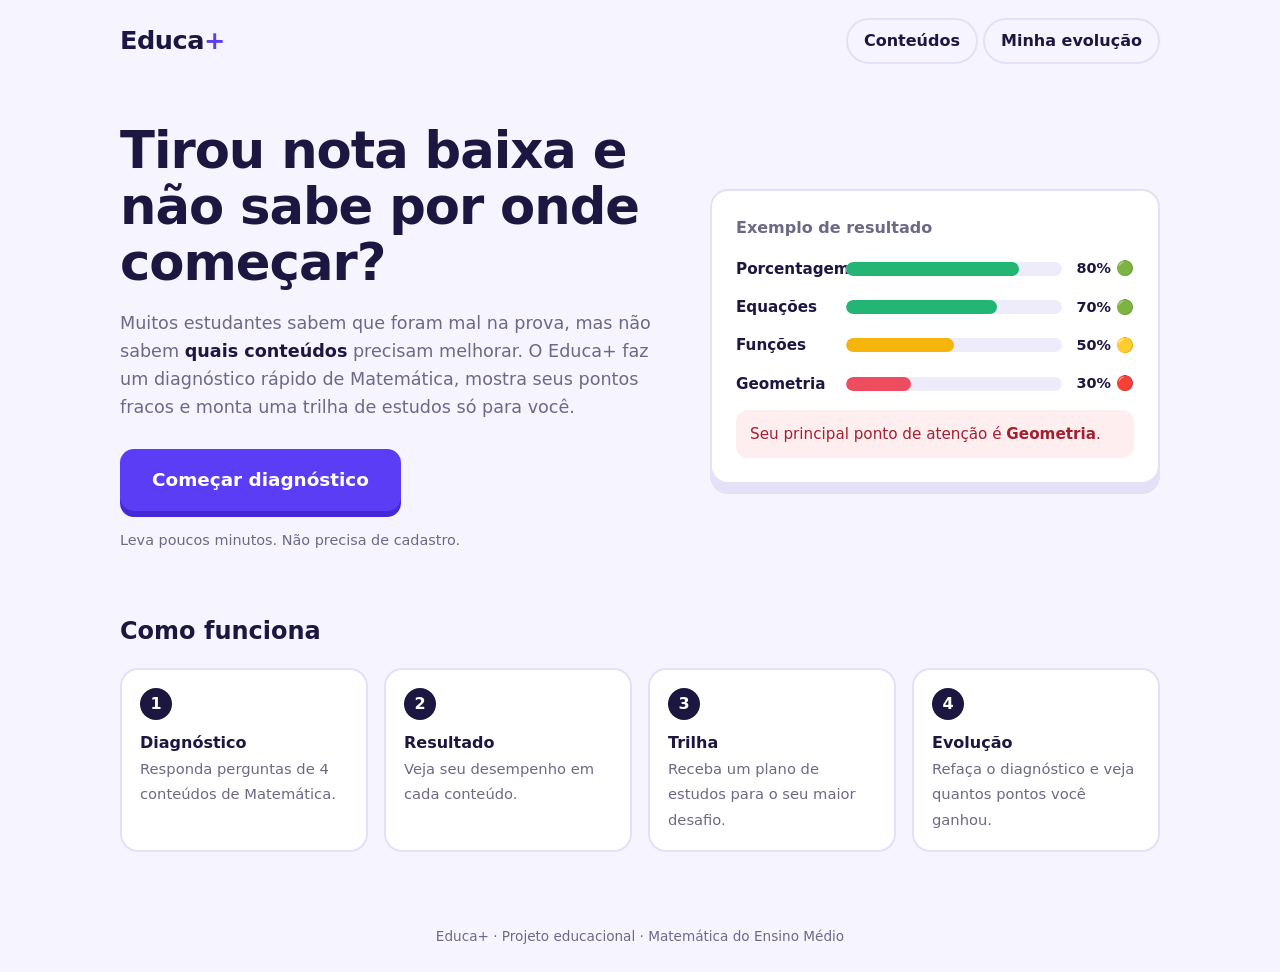
==== index.html @ 475d336b "adicionando projeto" ====
<!DOCTYPE html>
<html lang="pt-BR">
<head>
  <meta charset="UTF-8">
  <meta name="viewport" content="width=device-width, initial-scale=1">
  <title>Educa+ | Descubra o que estudar</title>
  <link rel="stylesheet" href="style.css">
</head>
<body>

  <header class="topo">
    <a class="logo" href="#" data-ir="tela-inicio">Educa<span>+</span></a>
    <nav class="menu">
      <button class="menu-link" data-ir="tela-conteudo">Conteúdos</button>
      <button class="menu-link" data-ir="tela-evolucao">Minha evolução</button>
    </nav>
  </header>

  <main>

    <!-- TELA 1: PÁGINA INICIAL -->
    <section id="tela-inicio" class="tela ativa">
      <div class="hero">
        <div class="hero-texto">
          <h1>Tirou nota baixa e não sabe por onde começar?</h1>
          <p class="lead">
            Muitos estudantes sabem que foram mal na prova, mas não sabem
            <strong>quais conteúdos</strong> precisam melhorar. O Educa+ faz um
            diagnóstico rápido de Matemática, mostra seus pontos fracos e monta
            uma trilha de estudos só para você.
          </p>
          <button class="btn btn-grande" id="btn-comecar">Começar diagnóstico</button>
          <p class="nota">Leva poucos minutos. Não precisa de cadastro.</p>
        </div>

        <!-- Exemplo visual do resultado -->
        <div class="hero-card" aria-label="Exemplo de resultado do diagnóstico">
          <p class="card-titulo">Exemplo de resultado</p>

          <div class="linha">
            <span class="linha-nome">Porcentagem</span>
            <div class="barra"><div class="barra-cheia verde" style="width:80%"></div></div>
            <span class="linha-valor">80% 🟢</span>
          </div>
          <div class="linha">
            <span class="linha-nome">Equações</span>
            <div class="barra"><div class="barra-cheia verde" style="width:70%"></div></div>
            <span class="linha-valor">70% 🟢</span>
          </div>
          <div class="linha">
            <span class="linha-nome">Funções</span>
            <div class="barra"><div class="barra-cheia amarelo" style="width:50%"></div></div>
            <span class="linha-valor">50% 🟡</span>
          </div>
          <div class="linha">
            <span class="linha-nome">Geometria</span>
            <div class="barra"><div class="barra-cheia vermelho" style="width:30%"></div></div>
            <span class="linha-valor">30% 🔴</span>
          </div>

          <p class="card-aviso">Seu principal ponto de atenção é <strong>Geometria</strong>.</p>
        </div>
      </div>

      <div class="passos">
        <h2>Como funciona</h2>
        <ol class="passos-lista">
          <li><strong>Diagnóstico</strong><span>Responda perguntas de 4 conteúdos de Matemática.</span></li>
          <li><strong>Resultado</strong><span>Veja seu desempenho em cada conteúdo.</span></li>
          <li><strong>Trilha</strong><span>Receba um plano de estudos para o seu maior desafio.</span></li>
          <li><strong>Evolução</strong><span>Refaça o diagnóstico e veja quantos pontos você ganhou.</span></li>
        </ol>
      </div>
    </section>

    <!-- TELA 2: IDENTIFICAÇÃO -->
    <section id="tela-identificacao" class="tela">
      <div class="caixa">
        <h2>Qual é o seu nome?</h2>
        <p>Vamos usar seu nome para guardar o seu diagnóstico e a sua evolução.</p>
        <input id="campo-nome" class="campo" type="text" maxlength="30" placeholder="Digite seu nome" autocomplete="off">
        <p id="erro-nome" class="erro"></p>
        <button class="btn" id="btn-nome">Continuar para o diagnóstico</button>
      </div>
    </section>

    <!-- TELA 3: PERGUNTAS (diagnóstico e treino usam a mesma tela) -->
    <section id="tela-quiz" class="tela">
      <div class="caixa caixa-larga">
        <p id="quiz-titulo" class="quiz-titulo"></p>
        <div class="progresso"><div id="quiz-barra" class="progresso-cheio"></div></div>
        <p id="quiz-contador" class="quiz-contador"></p>
        <h2 id="quiz-pergunta"></h2>
        <div id="quiz-opcoes" class="opcoes"></div>
        <p id="quiz-feedback" class="feedback"></p>
        <button class="btn" id="btn-quiz">Responder</button>
      </div>
    </section>

    <!-- TELA 4: RESULTADO -->
    <section id="tela-resultado" class="tela">
      <div class="caixa caixa-larga resultado">
        <h2 id="resultado-titulo">Seu resultado</h2>
        <div id="resultado-conteudo"></div>
      </div>
    </section>

    <!-- TELA 5: TRILHA -->
    <section id="tela-trilha" class="tela">
      <div class="caixa caixa-larga">
        <h2>Sua trilha de estudos</h2>
        <div id="trilha-conteudo"></div>
      </div>
    </section>

    <!-- TELA 6: CONTEÚDO -->
    <section id="tela-conteudo" class="tela">
      <div class="caixa caixa-larga">
        <h2>Conteúdos de Matemática</h2>
        <div id="abas" class="abas"></div>
        <div id="conteudo-painel"></div>
      </div>
    </section>

    <!-- FIM DO TREINO -->
    <section id="tela-fim-treino" class="tela">
      <div class="caixa caixa-larga" id="fim-treino-conteudo"></div>
    </section>

    <!-- TELA 7: EVOLUÇÃO -->
    <section id="tela-evolucao" class="tela">
      <div class="caixa caixa-larga">
        <h2>Minha evolução</h2>
        <div id="evolucao-conteudo"></div>
      </div>
    </section>

  </main>

  <footer class="rodape">Educa+ · Projeto educacional · Matemática do Ensino Médio</footer>

  <script src="script.js"></script>
</body>
</html>
---- style.css ----
/* ===== Educa+ — estilos ===== */

:root {
  --tinta: #1b1740;        /* azul-noite: textos e destaques */
  --roxo: #5b3df5;         /* cor principal dos botões */
  --roxo-escuro: #4528d6;
  --fundo: #f6f5ff;        /* fundo lilás bem claro */
  --branco: #ffffff;
  --cinza: #6b6985;
  --borda: #e3e0f7;
  --verde: #22b573;
  --amarelo: #f5b50a;
  --vermelho: #ee4d5f;
  --raio: 18px;
}

* { box-sizing: border-box; margin: 0; padding: 0; }

body {
  font-family: "Segoe UI", system-ui, -apple-system, Roboto, Arial, sans-serif;
  background: var(--fundo);
  color: var(--tinta);
  line-height: 1.6;
  min-height: 100vh;
  display: flex;
  flex-direction: column;
}

main { flex: 1; width: 100%; max-width: 1080px; margin: 0 auto; padding: 0 20px; }

/* ----- Topo ----- */
.topo {
  display: flex; justify-content: space-between; align-items: center;
  max-width: 1080px; width: 100%; margin: 0 auto; padding: 18px 20px;
}
.logo { font-size: 1.6rem; font-weight: 800; color: var(--tinta); text-decoration: none; letter-spacing: -0.5px; }
.logo span { color: var(--roxo); }
.menu-link {
  background: none; border: 2px solid var(--borda); color: var(--tinta);
  padding: 8px 16px; border-radius: 999px; font: inherit; font-weight: 600; cursor: pointer;
}
.menu-link:hover { border-color: var(--roxo); color: var(--roxo); }

/* ----- Controle de telas ----- */
.tela { display: none; }
.tela.ativa { display: block; }

/* ----- Botões ----- */
.btn {
  display: inline-block; background: var(--roxo); color: var(--branco);
  border: none; padding: 12px 24px; border-radius: 14px;
  font: inherit; font-weight: 700; cursor: pointer;
  box-shadow: 0 6px 0 var(--roxo-escuro);
  transition: transform .1s, box-shadow .1s;
}
.btn:hover { background: #6b4ff7; }
.btn:active { transform: translateY(4px); box-shadow: 0 2px 0 var(--roxo-escuro); }
.btn-grande { font-size: 1.15rem; padding: 16px 32px; }
.btn-claro { background: var(--branco); color: var(--tinta); box-shadow: 0 6px 0 var(--borda); border: 2px solid var(--borda); }
.btn-claro:hover { background: var(--branco); }
a:focus-visible, button:focus-visible { outline: 3px solid var(--amarelo); outline-offset: 3px; }

/* ----- Página inicial ----- */
.hero {
  display: grid; grid-template-columns: 1.1fr 0.9fr; gap: 40px;
  align-items: center; padding: 40px 0 30px;
}
.hero h1 { font-size: clamp(2rem, 5vw, 3.2rem); line-height: 1.1; letter-spacing: -1px; margin-bottom: 18px; }
.lead { font-size: 1.1rem; color: var(--cinza); max-width: 52ch; margin-bottom: 28px; }
.lead strong { color: var(--tinta); }
.nota { margin-top: 18px; font-size: .9rem; color: var(--cinza); }

/* Cartão de exemplo */
.hero-card {
  background: var(--branco); border: 2px solid var(--borda);
  border-radius: var(--raio); padding: 24px;
  box-shadow: 0 10px 0 var(--borda);
}
.card-titulo { font-weight: 700; color: var(--cinza); margin-bottom: 16px; }
.linha { display: grid; grid-template-columns: 100px 1fr 62px; gap: 10px; align-items: center; margin-bottom: 14px; }
.linha-nome { font-weight: 600; font-size: .95rem; }
.linha-valor { font-weight: 700; font-size: .9rem; text-align: right; }
.barra { background: #eeecfb; height: 14px; border-radius: 999px; overflow: hidden; }
.barra-cheia { height: 100%; border-radius: 999px; }
.verde { background: var(--verde); }
.amarelo { background: var(--amarelo); }
.vermelho { background: var(--vermelho); }
.card-aviso {
  margin-top: 8px; padding: 12px 14px; border-radius: 12px;
  background: #ffeef0; color: #a3202f; font-size: .95rem;
}

/* Como funciona */
.passos { padding: 30px 0 50px; }
.passos h2 { margin-bottom: 18px; }
.passos-lista { list-style: none; counter-reset: passo; display: grid; grid-template-columns: repeat(4, 1fr); gap: 16px; }
.passos-lista li {
  counter-increment: passo; background: var(--branco); border: 2px solid var(--borda);
  border-radius: var(--raio); padding: 18px;
}
.passos-lista li::before {
  content: counter(passo); display: inline-grid; place-items: center;
  width: 32px; height: 32px; border-radius: 50%;
  background: var(--tinta); color: var(--branco); font-weight: 700; margin-bottom: 10px;
}
.passos-lista strong { display: block; }
.passos-lista span { color: var(--cinza); font-size: .92rem; }

/* Caixa genérica (telas simples) */
.caixa {
  max-width: 520px; margin: 50px auto; background: var(--branco);
  border: 2px solid var(--borda); border-radius: var(--raio); padding: 32px;
}
.caixa h2 { margin-bottom: 10px; }
.caixa p { color: var(--cinza); margin-bottom: 20px; }

/* ----- Rodapé ----- */
.rodape { text-align: center; padding: 24px; color: var(--cinza); font-size: .85rem; }

/* ----- Celular ----- */
@media (max-width: 800px) {
  .hero { grid-template-columns: 1fr; padding-top: 20px; }
  .passos-lista { grid-template-columns: 1fr 1fr; }
}
@media (max-width: 480px) {
  .passos-lista { grid-template-columns: 1fr; }
  .linha { grid-template-columns: 84px 1fr 58px; }
  .btn-grande { width: 100%; }
}

/* ===== ETAPAS 2 a 10 ===== */
.caixa-larga { max-width: 760px; }
.campo { width: 100%; padding: 14px; font: inherit; font-size: 1.05rem; border: 2px solid var(--borda); border-radius: 12px; margin-bottom: 8px; }
.campo:focus { outline: none; border-color: var(--roxo); }
.erro { color: var(--vermelho) !important; min-height: 1.4em; margin-bottom: 8px !important; font-size: .9rem; }

/* Perguntas */
.quiz-titulo { font-weight: 700; color: var(--roxo) !important; margin-bottom: 8px !important; }
.progresso { background: #eeecfb; height: 12px; border-radius: 999px; overflow: hidden; }
.progresso-cheio { height: 100%; width: 0; background: var(--roxo); transition: width .3s; }
.quiz-contador { font-size: .9rem; margin: 6px 0 18px !important; }
.opcoes { display: grid; gap: 10px; margin: 18px 0; }
.opcao { text-align: left; background: var(--branco); border: 2px solid var(--borda); border-radius: 12px; padding: 14px 16px; font: inherit; font-weight: 600; color: var(--tinta); cursor: pointer; }
.opcao:hover { border-color: var(--roxo); }
.opcao.marcada { border-color: var(--roxo); background: #efeaff; }
.opcao.certa { border-color: var(--verde); background: #e4f8ee; }
.opcao.errada { border-color: var(--vermelho); background: #ffeef0; }
.feedback { min-height: 1.6em; font-weight: 700; color: var(--tinta) !important; }

/* Resultado */
.resultado .linha { grid-template-columns: 120px 1fr 190px; }
.geral { font-size: 3rem; font-weight: 800; line-height: 1; }
.geral small { display: block; font-size: 1rem; font-weight: 600; color: var(--cinza); margin-top: 6px; }
.atencao { margin: 20px 0; padding: 14px 16px; border-radius: 12px; background: #fff6df; color: #7a5600; font-weight: 600; }
.acoes { display: flex; gap: 12px; flex-wrap: wrap; margin-top: 22px; }

/* Trilha */
.trilha-bloco { border: 2px solid var(--borda); border-radius: var(--raio); padding: 18px; margin-bottom: 16px; }
.trilha-bloco h3 { margin-bottom: 10px; }
.etapa { padding: 10px 0; border-top: 1px dashed var(--borda); }
.etapa b { display: block; }
.etapa ul { margin: 4px 0 8px 20px; color: var(--cinza); }
.etapa .btn { padding: 8px 16px; font-size: .9rem; box-shadow: 0 4px 0 var(--roxo-escuro); }

/* Conteúdo */
.abas { display: flex; gap: 8px; flex-wrap: wrap; margin: 12px 0 18px; }
.aba { background: var(--branco); border: 2px solid var(--borda); border-radius: 999px; padding: 8px 16px; font: inherit; font-weight: 600; cursor: pointer; color: var(--tinta); }
.aba.ativa { background: var(--tinta); color: var(--branco); border-color: var(--tinta); }
.conceito { background: var(--fundo); border-radius: 12px; padding: 14px; margin-bottom: 10px; }
.conceito b { display: block; }
.conceito span { color: var(--cinza); }

/* Evolução */
.evo-linha { border-top: 1px dashed var(--borda); padding: 12px 0; }
.evo-linha .barra { margin: 4px 0; }
.barra.antes .barra-cheia { background: #b9b5d6; }
.pontos { font-weight: 800; }
.pontos.sobe { color: var(--verde); } .pontos.desce { color: var(--vermelho); } .pontos.igual { color: var(--cinza); }
.historico { margin: 8px 0 0 20px; color: var(--cinza); }
.texto-pequeno { font-size: .85rem; }

@media (max-width: 600px) {
  .resultado .linha { grid-template-columns: 1fr; gap: 4px; }
  .resultado .linha-valor { text-align: left; }
  .acoes .btn { width: 100%; }
}
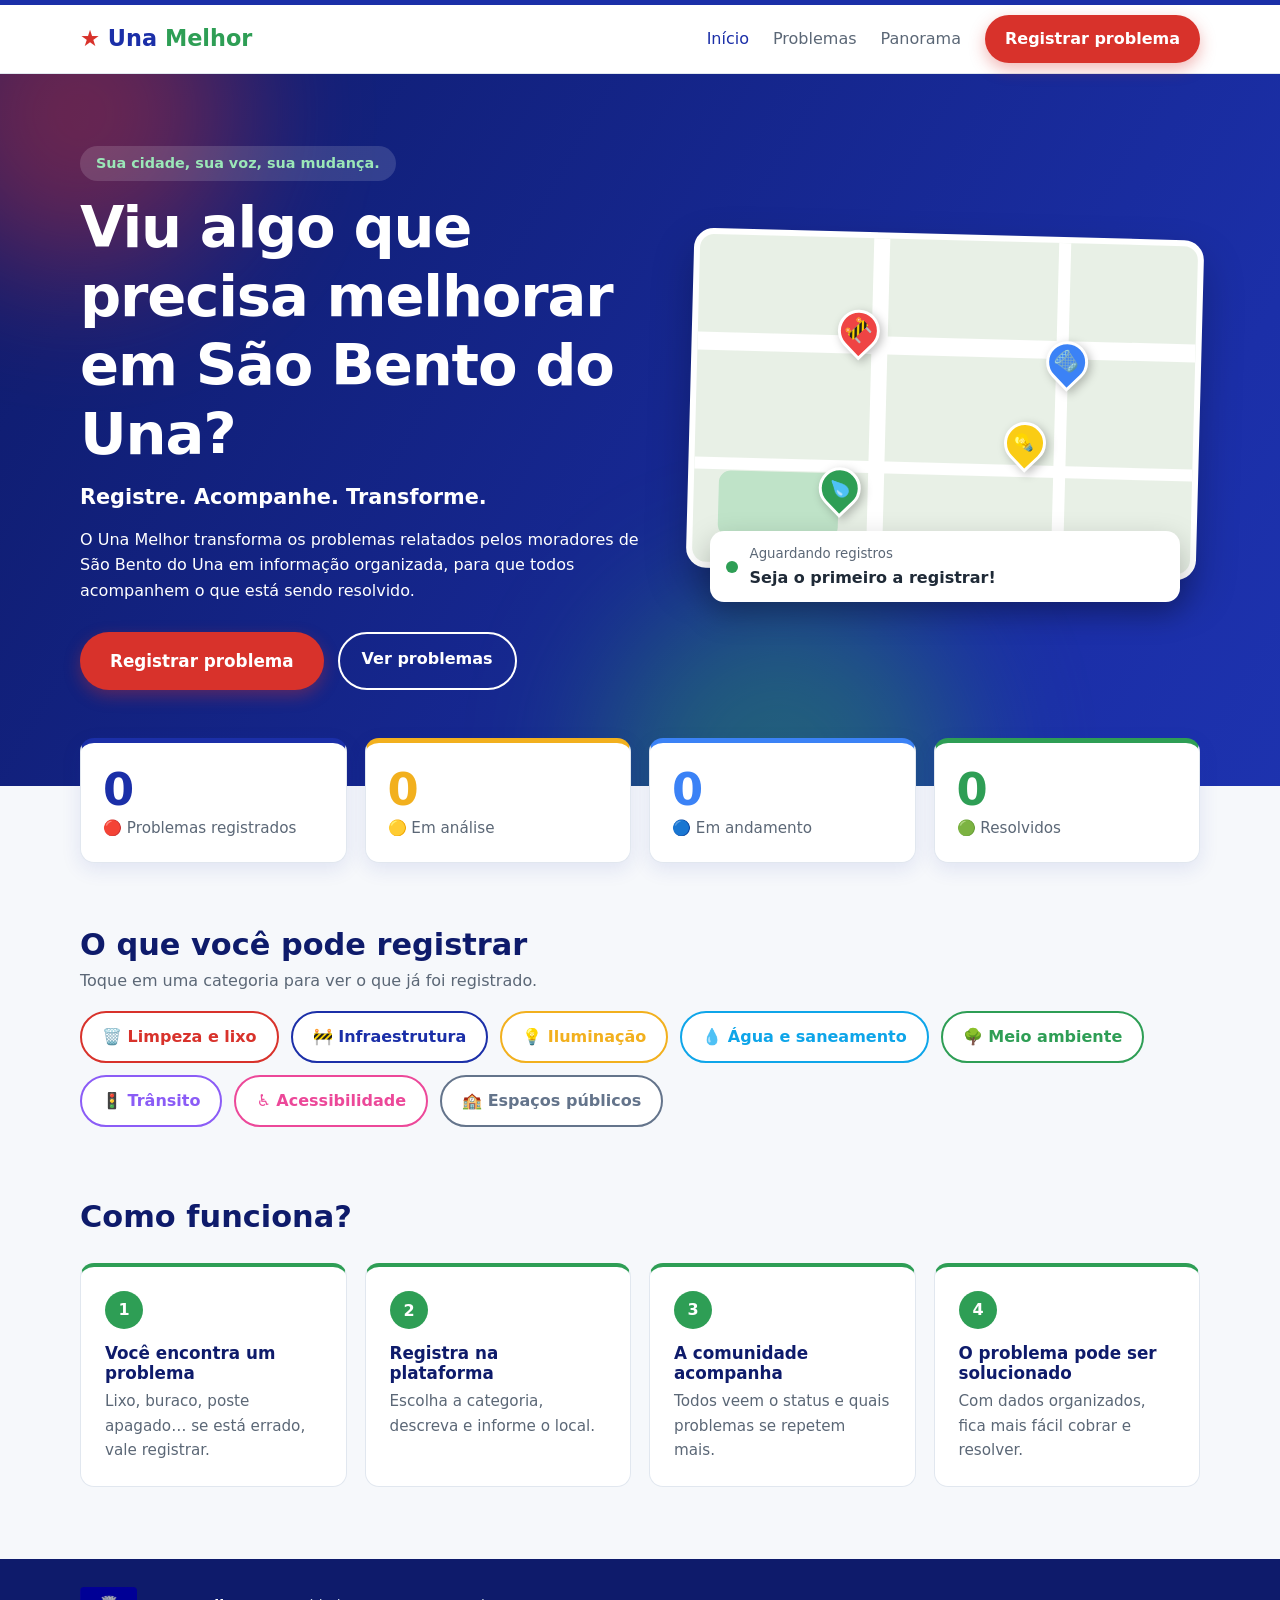
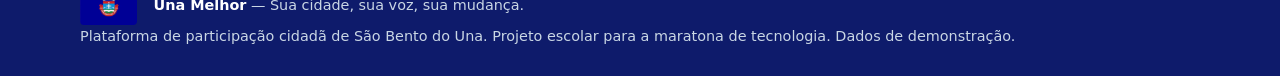
==== commit 4a4f1f97: "Publica projeto Una Melhor" ====
--- a/index.html
+++ b/index.html
@@ -3,142 +3,190 @@
 <head>
   <meta charset="UTF-8">
   <meta name="viewport" content="width=device-width, initial-scale=1">
-  <title>Educa+ | Descubra o que estudar</title>
+  <title>Una Melhor — Sua cidade, sua voz, sua mudança.</title>
   <link rel="stylesheet" href="style.css">
 </head>
 <body>
+  <!-- ===== HEADER (aparece em todas as telas) ===== -->
+  <header class="header">
+    <div class="container header-conteudo">
+      <a href="#home" class="logo" data-tela="home"><span class="estrela">★</span> Una <span>Melhor</span></a>
 
-  <header class="topo">
-    <a class="logo" href="#" data-ir="tela-inicio">Educa<span>+</span></a>
-    <nav class="menu">
-      <button class="menu-link" data-ir="tela-conteudo">Conteúdos</button>
-      <button class="menu-link" data-ir="tela-evolucao">Minha evolução</button>
-    </nav>
+      <button class="menu-botao" id="menuBotao" aria-label="Abrir menu">☰</button>
+
+      <nav class="menu" id="menu">
+        <a href="#home" data-tela="home">Início</a>
+        <a href="#problemas" data-tela="problemas">Problemas</a>
+        <a href="#dashboard" data-tela="dashboard">Panorama</a>
+        <a href="#registrar" data-tela="registrar" class="botao botao-destaque">Registrar problema</a>
+      </nav>
+    </div>
   </header>
 
   <main>
+    <!--TELA 1: HOME-->
+    <section id="home" class="tela ativa">
+      <div class="hero">
+        <div class="container hero-grade">
+          <div class="hero-texto">
+            <p class="slogan">Sua cidade, sua voz, sua mudança.</p>
+            <h1>Viu algo que precisa melhorar em São Bento do Una?</h1>
+            <p class="hero-subtitulo">Registre. Acompanhe. Transforme.</p>
+            <p>O Una Melhor transforma os problemas relatados pelos moradores de São Bento do Una em informação organizada, para que todos acompanhem o que está sendo resolvido.</p>
 
-    <!-- TELA 1: PÁGINA INICIAL -->
-    <section id="tela-inicio" class="tela ativa">
-      <div class="hero">
-        <div class="hero-texto">
-          <h1>Tirou nota baixa e não sabe por onde começar?</h1>
-          <p class="lead">
-            Muitos estudantes sabem que foram mal na prova, mas não sabem
-            <strong>quais conteúdos</strong> precisam melhorar. O Educa+ faz um
-            diagnóstico rápido de Matemática, mostra seus pontos fracos e monta
-            uma trilha de estudos só para você.
-          </p>
-          <button class="btn btn-grande" id="btn-comecar">Começar diagnóstico</button>
-          <p class="nota">Leva poucos minutos. Não precisa de cadastro.</p>
-        </div>
-
-        <!-- Exemplo visual do resultado -->
-        <div class="hero-card" aria-label="Exemplo de resultado do diagnóstico">
-          <p class="card-titulo">Exemplo de resultado</p>
-
-          <div class="linha">
-            <span class="linha-nome">Porcentagem</span>
-            <div class="barra"><div class="barra-cheia verde" style="width:80%"></div></div>
-            <span class="linha-valor">80% 🟢</span>
-          </div>
-          <div class="linha">
-            <span class="linha-nome">Equações</span>
-            <div class="barra"><div class="barra-cheia verde" style="width:70%"></div></div>
-            <span class="linha-valor">70% 🟢</span>
-          </div>
-          <div class="linha">
-            <span class="linha-nome">Funções</span>
-            <div class="barra"><div class="barra-cheia amarelo" style="width:50%"></div></div>
-            <span class="linha-valor">50% 🟡</span>
-          </div>
-          <div class="linha">
-            <span class="linha-nome">Geometria</span>
-            <div class="barra"><div class="barra-cheia vermelho" style="width:30%"></div></div>
-            <span class="linha-valor">30% 🔴</span>
+            <div class="hero-botoes">
+              <a href="#registrar" data-tela="registrar" class="botao botao-destaque">Registrar problema</a>
+              <a href="#problemas" data-tela="problemas" class="botao botao-contorno">Ver problemas</a>
+            </div>
           </div>
 
-          <p class="card-aviso">Seu principal ponto de atenção é <strong>Geometria</strong>.</p>
+          <div class="mapa-area">
+            <div class="mapa" aria-hidden="true">
+              <span class="rua rua-h1"></span>
+              <span class="rua rua-h2"></span>
+              <span class="rua rua-v1"></span>
+              <span class="rua rua-v2"></span>
+              <span class="parque"></span>
+              <span class="pino pino-vermelho" style="top:22%; left:28%">🚧</span>
+              <span class="pino pino-amarelo" style="top:55%; left:62%">💡</span>
+              <span class="pino pino-verde" style="top:70%; left:25%">💧</span>
+              <span class="pino pino-azul" style="top:30%; left:70%">🗑️</span>
+            </div>
+            <div class="mapa-card" id="ultimoRegistro" aria-live="polite"></div>
+          </div>
         </div>
       </div>
 
-      <div class="passos">
-        <h2>Como funciona</h2>
-        <ol class="passos-lista">
-          <li><strong>Diagnóstico</strong><span>Responda perguntas de 4 conteúdos de Matemática.</span></li>
-          <li><strong>Resultado</strong><span>Veja seu desempenho em cada conteúdo.</span></li>
-          <li><strong>Trilha</strong><span>Receba um plano de estudos para o seu maior desafio.</span></li>
-          <li><strong>Evolução</strong><span>Refaça o diagnóstico e veja quantos pontos você ganhou.</span></li>
+      <div class="container">
+        <div class="stats">
+          <div class="stat" style="--c:#1B2FA8">
+            <strong id="statTotal">0</strong>
+            <span>🔴 Problemas registrados</span>
+          </div>
+          <div class="stat" style="--c:#F2B01E">
+            <strong id="statAnalise">0</strong>
+            <span>🟡 Em análise</span>
+          </div>
+          <div class="stat" style="--c:#3B82F6">
+            <strong id="statAndamento">0</strong>
+            <span>🔵 Em andamento</span>
+          </div>
+          <div class="stat" style="--c:#2E9E55">
+            <strong id="statResolvidos">0</strong>
+            <span>🟢 Resolvidos</span>
+          </div>
+        </div>
+      </div>
+
+      <div class="container faixa-categorias">
+        <h2>O que você pode registrar</h2>
+        <p>Toque em uma categoria para ver o que já foi registrado.</p>
+        <div class="chips" id="chips"></div>
+      </div>
+
+      <div class="container como-funciona">
+        <h2>Como funciona?</h2>
+        <ol class="passos">
+          <li><span class="passo-num">1</span><h3>Você encontra um problema</h3><p>Lixo, buraco, poste apagado… se está errado, vale registrar.</p></li>
+          <li><span class="passo-num">2</span><h3>Registra na plataforma</h3><p>Escolha a categoria, descreva e informe o local.</p></li>
+          <li><span class="passo-num">3</span><h3>A comunidade acompanha</h3><p>Todos veem o status e quais problemas se repetem mais.</p></li>
+          <li><span class="passo-num">4</span><h3>O problema pode ser solucionado</h3><p>Com dados organizados, fica mais fácil cobrar e resolver.</p></li>
         </ol>
       </div>
     </section>
 
-    <!-- TELA 2: IDENTIFICAÇÃO -->
-    <section id="tela-identificacao" class="tela">
-      <div class="caixa">
-        <h2>Qual é o seu nome?</h2>
-        <p>Vamos usar seu nome para guardar o seu diagnóstico e a sua evolução.</p>
-        <input id="campo-nome" class="campo" type="text" maxlength="30" placeholder="Digite seu nome" autocomplete="off">
-        <p id="erro-nome" class="erro"></p>
-        <button class="btn" id="btn-nome">Continuar para o diagnóstico</button>
+    <!-- ===== TELA 2: REGISTRAR PROBLEMA ===== -->
+    <section id="registrar" class="tela">
+      <div class="container estreito">
+        <h2>Registrar problema</h2>
+        <p class="em-breve">Conte o que você viu. Leva menos de um minuto.</p>
+
+        <form id="formulario" class="formulario">
+          <label>Categoria
+            <select id="categoria" required></select>
+          </label>
+
+          <label>Título
+            <input id="titulo" maxlength="80" placeholder="Buraco em frente à escola" required>
+          </label>
+
+          <label>Descrição
+            <textarea id="descricao" rows="4" placeholder="Existe um buraco grande próximo à entrada da escola." required></textarea>
+          </label>
+
+          <label>Localização
+            <input id="localizacao" placeholder="Rua X, Bairro Y" required>
+          </label>
+
+          <label>Foto (opcional, até 500 KB)
+            <input id="imagem" type="file" accept="image/*">
+          </label>
+
+          <button type="submit" class="botao botao-destaque">Registrar problema</button>
+        </form>
+
+        <div id="sucesso" class="sucesso" hidden>
+          ✅ Problema registrado! <a href="#problemas" data-tela="problemas">Ver na lista</a>
+        </div>
       </div>
     </section>
 
-    <!-- TELA 3: PERGUNTAS (diagnóstico e treino usam a mesma tela) -->
-    <section id="tela-quiz" class="tela">
-      <div class="caixa caixa-larga">
-        <p id="quiz-titulo" class="quiz-titulo"></p>
-        <div class="progresso"><div id="quiz-barra" class="progresso-cheio"></div></div>
-        <p id="quiz-contador" class="quiz-contador"></p>
-        <h2 id="quiz-pergunta"></h2>
-        <div id="quiz-opcoes" class="opcoes"></div>
-        <p id="quiz-feedback" class="feedback"></p>
-        <button class="btn" id="btn-quiz">Responder</button>
+    <!-- ===== TELA 3: LISTA DE PROBLEMAS ===== -->
+    <section id="problemas" class="tela">
+      <div class="container">
+        <h2>Problemas registrados</h2>
+        <div class="filtros">
+          <input id="busca" type="search" placeholder="🔍 Buscar por título, local ou descrição">
+          <select id="filtroCategoria"></select>
+          <select id="filtroStatus"></select>
+        </div>
+        <div id="listaProblemas" class="grade-cards"></div>
       </div>
     </section>
 
-    <!-- TELA 4: RESULTADO -->
-    <section id="tela-resultado" class="tela">
-      <div class="caixa caixa-larga resultado">
-        <h2 id="resultado-titulo">Seu resultado</h2>
-        <div id="resultado-conteudo"></div>
+    <!--TELA 4: DETALHES-->
+    <section id="detalhes" class="tela">
+      <div class="container estreito" id="conteudoDetalhes"></div>
+    </section>
+
+    <!--TELA 5: DASHBOARD -->
+    <section id="dashboard" class="tela">
+      <div class="container">
+        <h2>Panorama de São Bento do Una</h2>
+        <div class="stats stats-simples" id="statsDashboard"></div>
+
+        <div class="painel-grade">
+          <div class="painel">
+            <h3>Situação dos problemas</h3>
+            <div class="rosca-area">
+              <div class="rosca" id="rosca">
+                <div>
+                  <b id="roscaPct">0%</b>
+                  <small>resolvidos</small>
+                </div>
+              </div>
+              <ul class="legenda" id="legenda"></ul>
+            </div>
+          </div>
+
+          <div class="painel">
+            <h3>Problemas por categoria</h3>
+            <div id="barrasCategoria" class="barras"></div>
+          </div>
+        </div>
       </div>
     </section>
-
-    <!-- TELA 5: TRILHA -->
-    <section id="tela-trilha" class="tela">
-      <div class="caixa caixa-larga">
-        <h2>Sua trilha de estudos</h2>
-        <div id="trilha-conteudo"></div>
-      </div>
-    </section>
-
-    <!-- TELA 6: CONTEÚDO -->
-    <section id="tela-conteudo" class="tela">
-      <div class="caixa caixa-larga">
-        <h2>Conteúdos de Matemática</h2>
-        <div id="abas" class="abas"></div>
-        <div id="conteudo-painel"></div>
-      </div>
-    </section>
-
-    <!-- FIM DO TREINO -->
-    <section id="tela-fim-treino" class="tela">
-      <div class="caixa caixa-larga" id="fim-treino-conteudo"></div>
-    </section>
-
-    <!-- TELA 7: EVOLUÇÃO -->
-    <section id="tela-evolucao" class="tela">
-      <div class="caixa caixa-larga">
-        <h2>Minha evolução</h2>
-        <div id="evolucao-conteudo"></div>
-      </div>
-    </section>
-
   </main>
 
-  <footer class="rodape">Educa+ · Projeto educacional · Matemática do Ensino Médio</footer>
+  <!--RODAPE-->
+  <footer class="rodape">
+    <div class="container">
+      <img src="assets/imagens/bandeira.png" alt="Bandeira de São Bento do Una" class="bandeira">
+      <strong>Una Melhor</strong> — Sua cidade, sua voz, sua mudança.
+      <p>Plataforma de participação cidadã de São Bento do Una. Projeto escolar para a maratona de tecnologia. Dados de demonstração.</p>
+    </div>
+  </footer>
 
   <script src="script.js"></script>
 </body>
-</html>+</html>
--- a/style.css
+++ b/style.css
@@ -1,186 +1,407 @@
-/* ===== Educa+ — estilos ===== */
-
+/* =========================================================
+   Una Melhor — style.css
+   Identidade visual: cores da bandeira de São Bento do Una
+   ========================================================= */
+
+/* ---------- 1. VARIÁVEIS (mude as cores aqui!) ---------- */
 :root {
-  --tinta: #1b1740;        /* azul-noite: textos e destaques */
-  --roxo: #5b3df5;         /* cor principal dos botões */
-  --roxo-escuro: #4528d6;
-  --fundo: #f6f5ff;        /* fundo lilás bem claro */
-  --branco: #ffffff;
-  --cinza: #6b6985;
-  --borda: #e3e0f7;
-  --verde: #22b573;
-  --amarelo: #f5b50a;
-  --vermelho: #ee4d5f;
-  --raio: 18px;
-}
-
+  --cor-principal: #1B2FA8;   /* azul real da bandeira */
+  --cor-principal-escura: #0E1B6B;
+  --cor-verde: #2E9E55;       /* verde da bandeira */
+  --cor-vermelho: #D8322B;    /* vermelho da bandeira: ações em destaque */
+  --cor-fundo: #F6F8FB;
+  --cor-texto: #1F2A37;
+  --cor-texto-suave: #5B6776;
+  --cor-borda: #E1E7EF;
+  --raio: 14px;
+  --sombra: 0 6px 20px rgba(27, 47, 168, 0.10);
+}
+
+/* ---------- 2. BASE ---------- */
 * { box-sizing: border-box; margin: 0; padding: 0; }
 
+html { scroll-behavior: smooth; }
+
 body {
-  font-family: "Segoe UI", system-ui, -apple-system, Roboto, Arial, sans-serif;
-  background: var(--fundo);
-  color: var(--tinta);
+  font-family: system-ui, -apple-system, "Segoe UI", Roboto, sans-serif;
+  background: var(--cor-fundo);
+  color: var(--cor-texto);
   line-height: 1.6;
-  min-height: 100vh;
-  display: flex;
-  flex-direction: column;
-}
-
-main { flex: 1; width: 100%; max-width: 1080px; margin: 0 auto; padding: 0 20px; }
-
-/* ----- Topo ----- */
-.topo {
-  display: flex; justify-content: space-between; align-items: center;
-  max-width: 1080px; width: 100%; margin: 0 auto; padding: 18px 20px;
-}
-.logo { font-size: 1.6rem; font-weight: 800; color: var(--tinta); text-decoration: none; letter-spacing: -0.5px; }
-.logo span { color: var(--roxo); }
-.menu-link {
-  background: none; border: 2px solid var(--borda); color: var(--tinta);
-  padding: 8px 16px; border-radius: 999px; font: inherit; font-weight: 600; cursor: pointer;
-}
-.menu-link:hover { border-color: var(--roxo); color: var(--roxo); }
-
-/* ----- Controle de telas ----- */
+}
+
+a { color: inherit; text-decoration: none; }
+
+/* Contêiner: centraliza o conteúdo e limita a largura */
+.container { width: min(1120px, 92%); margin: 0 auto; }
+
+h1, h2, h3 { line-height: 1.2; color: var(--cor-principal-escura); }
+
+/* Foco visível para quem navega pelo teclado */
+a:focus-visible, button:focus-visible {
+  outline: 3px solid var(--cor-vermelho);
+  outline-offset: 2px;
+}
+
+/* ---------- 3. BOTÕES ---------- */
+.botao {
+  display: inline-block;
+  padding: 12px 22px;
+  border-radius: 999px;
+  font-weight: 600;
+  border: 2px solid transparent;
+  cursor: pointer;
+  transition: transform .15s, box-shadow .15s, background .15s;
+}
+.botao:hover { transform: translateY(-2px); }
+
+.botao-destaque { background: var(--cor-vermelho); color: #fff; box-shadow: 0 6px 16px rgba(216,50,43,.35); }
+.botao-destaque:hover { background: #B8241E; }
+
+.botao-contorno { border-color: #fff; color: #fff; }
+.botao-contorno:hover { background: rgba(255,255,255,.15); }
+
+/* ---------- 4. HEADER ---------- */
+.header {
+  position: sticky; top: 0; z-index: 10;
+  background: #fff;
+  border-bottom: 1px solid var(--cor-borda);
+  border-top: 5px solid var(--cor-principal);   /* faixa azul da bandeira */
+}
+.header-conteudo {
+  display: flex; align-items: center; justify-content: space-between;
+  min-height: 68px;
+}
+.logo { font-size: 1.4rem; font-weight: 800; color: var(--cor-principal); }
+.logo span { color: var(--cor-verde); }   /* "City" em verde */
+
+.menu { display: flex; align-items: center; gap: 24px; }
+.menu a:not(.botao) { font-weight: 500; color: var(--cor-texto-suave); }
+.menu a:not(.botao):hover, .menu a.atual { color: var(--cor-principal); }
+.menu .botao { padding: 9px 18px; }
+
+.menu-botao { display: none; background: none; border: 0; font-size: 1.8rem; cursor: pointer; color: var(--cor-principal); }
+
+/* ---------- 5. TELAS (só a "ativa" aparece) ---------- */
 .tela { display: none; }
 .tela.ativa { display: block; }
-
-/* ----- Botões ----- */
-.btn {
-  display: inline-block; background: var(--roxo); color: var(--branco);
-  border: none; padding: 12px 24px; border-radius: 14px;
-  font: inherit; font-weight: 700; cursor: pointer;
-  box-shadow: 0 6px 0 var(--roxo-escuro);
-  transition: transform .1s, box-shadow .1s;
-}
-.btn:hover { background: #6b4ff7; }
-.btn:active { transform: translateY(4px); box-shadow: 0 2px 0 var(--roxo-escuro); }
-.btn-grande { font-size: 1.15rem; padding: 16px 32px; }
-.btn-claro { background: var(--branco); color: var(--tinta); box-shadow: 0 6px 0 var(--borda); border: 2px solid var(--borda); }
-.btn-claro:hover { background: var(--branco); }
-a:focus-visible, button:focus-visible { outline: 3px solid var(--amarelo); outline-offset: 3px; }
-
-/* ----- Página inicial ----- */
+.em-breve { color: var(--cor-texto-suave); margin-top: 8px; }
+#registrar .container, #problemas .container,
+#detalhes .container, #dashboard .container { padding: 48px 0; }
+
+/* ---------- 6. HERO ---------- */
 .hero {
-  display: grid; grid-template-columns: 1.1fr 0.9fr; gap: 40px;
-  align-items: center; padding: 40px 0 30px;
-}
-.hero h1 { font-size: clamp(2rem, 5vw, 3.2rem); line-height: 1.1; letter-spacing: -1px; margin-bottom: 18px; }
-.lead { font-size: 1.1rem; color: var(--cinza); max-width: 52ch; margin-bottom: 28px; }
-.lead strong { color: var(--tinta); }
-.nota { margin-top: 18px; font-size: .9rem; color: var(--cinza); }
-
-/* Cartão de exemplo */
-.hero-card {
-  background: var(--branco); border: 2px solid var(--borda);
-  border-radius: var(--raio); padding: 24px;
-  box-shadow: 0 10px 0 var(--borda);
-}
-.card-titulo { font-weight: 700; color: var(--cinza); margin-bottom: 16px; }
-.linha { display: grid; grid-template-columns: 100px 1fr 62px; gap: 10px; align-items: center; margin-bottom: 14px; }
-.linha-nome { font-weight: 600; font-size: .95rem; }
-.linha-valor { font-weight: 700; font-size: .9rem; text-align: right; }
-.barra { background: #eeecfb; height: 14px; border-radius: 999px; overflow: hidden; }
-.barra-cheia { height: 100%; border-radius: 999px; }
-.verde { background: var(--verde); }
-.amarelo { background: var(--amarelo); }
-.vermelho { background: var(--vermelho); }
-.card-aviso {
-  margin-top: 8px; padding: 12px 14px; border-radius: 12px;
-  background: #ffeef0; color: #a3202f; font-size: .95rem;
-}
-
-/* Como funciona */
-.passos { padding: 30px 0 50px; }
-.passos h2 { margin-bottom: 18px; }
-.passos-lista { list-style: none; counter-reset: passo; display: grid; grid-template-columns: repeat(4, 1fr); gap: 16px; }
-.passos-lista li {
-  counter-increment: passo; background: var(--branco); border: 2px solid var(--borda);
-  border-radius: var(--raio); padding: 18px;
-}
-.passos-lista li::before {
-  content: counter(passo); display: inline-grid; place-items: center;
-  width: 32px; height: 32px; border-radius: 50%;
-  background: var(--tinta); color: var(--branco); font-weight: 700; margin-bottom: 10px;
-}
-.passos-lista strong { display: block; }
-.passos-lista span { color: var(--cinza); font-size: .92rem; }
-
-/* Caixa genérica (telas simples) */
-.caixa {
-  max-width: 520px; margin: 50px auto; background: var(--branco);
-  border: 2px solid var(--borda); border-radius: var(--raio); padding: 32px;
-}
-.caixa h2 { margin-bottom: 10px; }
-.caixa p { color: var(--cinza); margin-bottom: 20px; }
-
-/* ----- Rodapé ----- */
-.rodape { text-align: center; padding: 24px; color: var(--cinza); font-size: .85rem; }
-
-/* ----- Celular ----- */
-@media (max-width: 800px) {
-  .hero { grid-template-columns: 1fr; padding-top: 20px; }
-  .passos-lista { grid-template-columns: 1fr 1fr; }
-}
-@media (max-width: 480px) {
-  .passos-lista { grid-template-columns: 1fr; }
-  .linha { grid-template-columns: 84px 1fr 58px; }
-  .btn-grande { width: 100%; }
-}
-
-/* ===== ETAPAS 2 a 10 ===== */
-.caixa-larga { max-width: 760px; }
-.campo { width: 100%; padding: 14px; font: inherit; font-size: 1.05rem; border: 2px solid var(--borda); border-radius: 12px; margin-bottom: 8px; }
-.campo:focus { outline: none; border-color: var(--roxo); }
-.erro { color: var(--vermelho) !important; min-height: 1.4em; margin-bottom: 8px !important; font-size: .9rem; }
-
-/* Perguntas */
-.quiz-titulo { font-weight: 700; color: var(--roxo) !important; margin-bottom: 8px !important; }
-.progresso { background: #eeecfb; height: 12px; border-radius: 999px; overflow: hidden; }
-.progresso-cheio { height: 100%; width: 0; background: var(--roxo); transition: width .3s; }
-.quiz-contador { font-size: .9rem; margin: 6px 0 18px !important; }
-.opcoes { display: grid; gap: 10px; margin: 18px 0; }
-.opcao { text-align: left; background: var(--branco); border: 2px solid var(--borda); border-radius: 12px; padding: 14px 16px; font: inherit; font-weight: 600; color: var(--tinta); cursor: pointer; }
-.opcao:hover { border-color: var(--roxo); }
-.opcao.marcada { border-color: var(--roxo); background: #efeaff; }
-.opcao.certa { border-color: var(--verde); background: #e4f8ee; }
-.opcao.errada { border-color: var(--vermelho); background: #ffeef0; }
-.feedback { min-height: 1.6em; font-weight: 700; color: var(--tinta) !important; }
-
-/* Resultado */
-.resultado .linha { grid-template-columns: 120px 1fr 190px; }
-.geral { font-size: 3rem; font-weight: 800; line-height: 1; }
-.geral small { display: block; font-size: 1rem; font-weight: 600; color: var(--cinza); margin-top: 6px; }
-.atencao { margin: 20px 0; padding: 14px 16px; border-radius: 12px; background: #fff6df; color: #7a5600; font-weight: 600; }
-.acoes { display: flex; gap: 12px; flex-wrap: wrap; margin-top: 22px; }
-
-/* Trilha */
-.trilha-bloco { border: 2px solid var(--borda); border-radius: var(--raio); padding: 18px; margin-bottom: 16px; }
-.trilha-bloco h3 { margin-bottom: 10px; }
-.etapa { padding: 10px 0; border-top: 1px dashed var(--borda); }
-.etapa b { display: block; }
-.etapa ul { margin: 4px 0 8px 20px; color: var(--cinza); }
-.etapa .btn { padding: 8px 16px; font-size: .9rem; box-shadow: 0 4px 0 var(--roxo-escuro); }
-
-/* Conteúdo */
-.abas { display: flex; gap: 8px; flex-wrap: wrap; margin: 12px 0 18px; }
-.aba { background: var(--branco); border: 2px solid var(--borda); border-radius: 999px; padding: 8px 16px; font: inherit; font-weight: 600; cursor: pointer; color: var(--tinta); }
-.aba.ativa { background: var(--tinta); color: var(--branco); border-color: var(--tinta); }
-.conceito { background: var(--fundo); border-radius: 12px; padding: 14px; margin-bottom: 10px; }
-.conceito b { display: block; }
-.conceito span { color: var(--cinza); }
-
-/* Evolução */
-.evo-linha { border-top: 1px dashed var(--borda); padding: 12px 0; }
-.evo-linha .barra { margin: 4px 0; }
-.barra.antes .barra-cheia { background: #b9b5d6; }
-.pontos { font-weight: 800; }
-.pontos.sobe { color: var(--verde); } .pontos.desce { color: var(--vermelho); } .pontos.igual { color: var(--cinza); }
-.historico { margin: 8px 0 0 20px; color: var(--cinza); }
-.texto-pequeno { font-size: .85rem; }
-
+  background: linear-gradient(135deg, var(--cor-principal-escura), var(--cor-principal) 70%);
+  color: #fff;
+  padding: 72px 0 96px;
+}
+.hero-grade {
+  display: grid; grid-template-columns: 1.1fr 1fr; gap: 48px; align-items: center;
+}
+.hero h1 { color: #fff; font-size: clamp(2rem, 4.5vw, 3.2rem); margin: 12px 0; }
+.slogan { color: #9BE7B8; font-weight: 600; }
+.hero-subtitulo { font-size: 1.3rem; font-weight: 700; margin-bottom: 12px; }
+.hero-botoes { display: flex; flex-wrap: wrap; gap: 14px; margin-top: 28px; }
+
+/* Animação de entrada: só uma, no texto principal */
+.hero-texto { animation: entrar .7s ease both; }
+@keyframes entrar { from { opacity: 0; transform: translateY(20px); } to { opacity: 1; transform: none; } }
+
+/* ---------- 7. MAPA SIMULADO (só CSS) ---------- */
+.mapa {
+  position: relative; height: 340px; overflow: hidden;
+  background: #E8F0E6; border-radius: 20px;
+  box-shadow: 0 20px 40px rgba(0,0,0,.25);
+  border: 6px solid #fff;
+}
+.rua { position: absolute; background: #fff; }
+.rua-h1 { top: 30%; left: 0; right: 0; height: 18px; }
+.rua-h2 { top: 68%; left: 0; right: 0; height: 12px; }
+.rua-v1 { left: 35%; top: 0; bottom: 0; width: 16px; }
+.rua-v2 { left: 72%; top: 0; bottom: 0; width: 12px; }
+.parque { position: absolute; left: 5%; bottom: 8%; width: 24%; height: 20%; background: #BFE3C8; border-radius: 12px; }
+
+.pino {
+  position: absolute; width: 42px; height: 42px;
+  display: grid; place-items: center; font-size: 1.2rem;
+  border-radius: 50% 50% 50% 0; transform: rotate(-45deg);
+  border: 3px solid #fff; box-shadow: 0 4px 10px rgba(0,0,0,.25);
+}
+.pino-vermelho { background: #EF4444; }
+.pino-amarelo  { background: #FACC15; }
+.pino-verde    { background: var(--cor-verde); }
+.pino-azul     { background: #3B82F6; }
+
+/* ---------- 8. ESTATÍSTICAS ---------- */
+.stats {
+  display: grid; grid-template-columns: repeat(4, 1fr); gap: 18px;
+  margin-top: -48px;   /* sobe e sobrepõe o hero */
+  position: relative;
+}
+.stat {
+  background: #fff; border-radius: var(--raio); padding: 22px;
+  box-shadow: var(--sombra); border: 1px solid var(--cor-borda);
+}
+.stat strong { display: block; font-size: 2.4rem; color: var(--cor-principal); }
+.stat span { color: var(--cor-texto-suave); font-size: .95rem; }
+
+/* ---------- 9. COMO FUNCIONA ---------- */
+.como-funciona { padding: 72px 0; }
+.como-funciona h2 { font-size: 1.9rem; margin-bottom: 28px; }
+.passos { list-style: none; display: grid; grid-template-columns: repeat(4, 1fr); gap: 18px; }
+.passos li {
+  background: #fff; border-radius: var(--raio); padding: 24px;
+  border: 1px solid var(--cor-borda); transition: transform .2s, box-shadow .2s;
+}
+.passos li:hover { transform: translateY(-4px); box-shadow: var(--sombra); }
+.passo-num {
+  display: grid; place-items: center; width: 38px; height: 38px; margin-bottom: 14px;
+  background: var(--cor-verde); color: #fff; border-radius: 50%; font-weight: 700;
+}
+.passos h3 { font-size: 1.05rem; margin-bottom: 6px; }
+.passos p { color: var(--cor-texto-suave); font-size: .95rem; }
+
+/* ---------- 10. RODAPÉ ---------- */
+.rodape { background: var(--cor-principal-escura); color: #C9D6E4; padding: 28px 0; font-size: .9rem; }
+.rodape strong { color: #fff; }
+
+/* ---------- 11. RESPONSIVIDADE ---------- */
+/* Tablet */
+@media (max-width: 900px) {
+  .hero-grade { grid-template-columns: 1fr; }
+  .mapa { height: 260px; }
+  .stats, .passos { grid-template-columns: repeat(2, 1fr); }
+}
+
+/* Celular */
 @media (max-width: 600px) {
-  .resultado .linha { grid-template-columns: 1fr; gap: 4px; }
-  .resultado .linha-valor { text-align: left; }
-  .acoes .btn { width: 100%; }
-}+  .menu-botao { display: block; }
+  .menu {
+    display: none; position: absolute; top: 68px; left: 0; right: 0;
+    flex-direction: column; align-items: stretch; gap: 14px;
+    background: #fff; padding: 18px 4%; border-bottom: 1px solid var(--cor-borda);
+  }
+  .menu.aberto { display: flex; }
+  .menu .botao { text-align: center; }
+  .hero { padding: 48px 0 80px; }
+  .stats, .passos { grid-template-columns: 1fr; }
+}
+
+/* Respeita quem prefere menos movimento */
+@media (prefers-reduced-motion: reduce) {
+  * { animation: none !important; transition: none !important; }
+}
+
+/* =========================================================
+   FASES 2 a 6: formulário, lista, detalhes, dashboard
+   ========================================================= */
+.estreito { max-width: 720px; }
+.subtitulo { margin: 36px 0 14px; }
+.botao-contorno-escuro { border-color: var(--cor-principal); color: var(--cor-principal); margin-top: 32px; background: none; }
+.stats-simples { margin-top: 24px; }
+
+/* Formulário */
+.formulario { display: grid; gap: 18px; margin-top: 24px; background: #fff; padding: 28px; border-radius: var(--raio); border: 1px solid var(--cor-borda); box-shadow: var(--sombra); }
+.formulario label { display: grid; gap: 6px; font-weight: 600; font-size: .95rem; }
+input, select, textarea { font: inherit; padding: 11px 14px; border: 1px solid var(--cor-borda); border-radius: 10px; background: #fff; width: 100%; }
+input:focus, select:focus, textarea:focus { outline: 3px solid rgba(27,47,168,.25); border-color: var(--cor-principal); }
+.sucesso { margin-top: 18px; padding: 16px; border-radius: var(--raio); background: #DDF5EA; color: #11694A; font-weight: 600; animation: entrar .4s ease both; }
+.sucesso a { text-decoration: underline; }
+
+/* Filtros e cards */
+.filtros { display: grid; grid-template-columns: 2fr 1fr 1fr; gap: 12px; margin: 20px 0 28px; }
+.grade-cards { display: grid; grid-template-columns: repeat(auto-fill, minmax(290px, 1fr)); gap: 18px; }
+.card { background: #fff; border: 1px solid var(--cor-borda); border-radius: var(--raio); padding: 20px; display: flex; flex-direction: column; gap: 8px; transition: transform .2s, box-shadow .2s; }
+.card:hover { transform: translateY(-4px); box-shadow: var(--sombra); }
+.card h3 { font-size: 1.1rem; }
+.card small, .vazio { color: var(--cor-texto-suave); }
+.card .botao { margin-top: auto; text-align: center; background: var(--cor-principal); color: #fff; padding: 9px; }
+.vazio { grid-column: 1 / -1; text-align: center; padding: 40px 0; }
+
+/* Etiqueta de status */
+.etiqueta { align-self: flex-start; padding: 3px 12px; border-radius: 999px; font-size: .85rem; font-weight: 600; }
+.st-pendente { background: #FEE2E2; color: #991B1B; }
+.st-analise { background: #FEF3C7; color: #92400E; }
+.st-andamento { background: #DBEAFE; color: #1E40AF; }
+.st-resolvido { background: #DCFCE7; color: #166534; }
+
+/* Detalhes */
+.voltar { background: none; border: 0; color: var(--cor-principal); font-weight: 600; cursor: pointer; margin-bottom: 14px; }
+.detalhe-caixa { background: #fff; border: 1px solid var(--cor-borda); border-radius: var(--raio); padding: 28px; display: grid; gap: 14px; }
+.detalhe-caixa img { max-width: 100%; border-radius: 12px; }
+.progresso { display: grid; grid-template-columns: repeat(4, 1fr); gap: 8px; margin: 8px 0; }
+.etapa { text-align: center; font-size: .75rem; font-weight: 700; padding: 10px 4px; border-radius: 10px; background: var(--cor-fundo); color: var(--cor-texto-suave); }
+.etapa.feita { background: var(--cor-verde); color: #fff; }
+.demo { background: #EEF1FF; border-radius: 12px; padding: 14px; }
+.demo select { margin-top: 8px; }
+
+/* Dashboard: barras */
+.barra-linha { display: grid; grid-template-columns: 200px 1fr 60px; gap: 12px; align-items: center; margin-bottom: 10px; }
+.barra-fundo { background: #E1E7EF; border-radius: 999px; height: 14px; overflow: hidden; }
+.barra { height: 100%; background: var(--cor-verde); border-radius: 999px; transition: width .6s ease; }
+
+@media (max-width: 700px) {
+  .filtros { grid-template-columns: 1fr; }
+  .barra-linha { grid-template-columns: 1fr 50px; }
+  .barra-linha .barra-fundo { grid-column: 1 / -1; grid-row: 2; }
+  .etapa { font-size: .65rem; }
+}
+
+/* Identidade Una Melhor */
+.logo .estrela { color: var(--cor-vermelho); }
+.logo span:not(.estrela) { color: var(--cor-verde); }
+.bandeira { height: 38px; border-radius: 4px; vertical-align: middle; margin-right: 12px; }
+
+/* =========================================================
+   VISUAL DINÂMICO (cores e movimento)
+   ========================================================= */
+.hero { position: relative; overflow: hidden; background: linear-gradient(120deg, #0E1B6B, #1B2FA8, #2540C8, #1B2FA8); background-size: 250% 250%; animation: fluir 14s ease infinite; }
+@keyframes fluir { 50% { background-position: 100% 50%; } }
+.hero::before, .hero::after { content: ""; position: absolute; border-radius: 50%; filter: blur(70px); opacity: .45; pointer-events: none; }
+.hero::before { width: 320px; height: 320px; background: var(--cor-vermelho); top: -120px; left: -80px; }
+.hero::after { width: 360px; height: 360px; background: var(--cor-verde); bottom: -160px; right: 25%; }
+.hero-grade { position: relative; z-index: 1; }
+.hero h1 { font-weight: 800; font-size: clamp(2.2rem, 5vw, 3.6rem); letter-spacing: -.02em; }
+.slogan { display: inline-block; background: rgba(255,255,255,.14); padding: 6px 16px; border-radius: 999px; font-size: .9rem; }
+.hero .botao-destaque { animation: brilho 2.4s ease-in-out infinite; font-size: 1.05rem; padding: 14px 28px; }
+@keyframes brilho { 50% { box-shadow: 0 0 0 10px rgba(216,50,43,.18), 0 6px 16px rgba(216,50,43,.35); } }
+
+/* Mapa vivo */
+.mapa-area { position: relative; padding-bottom: 28px; }
+.mapa { transform: rotate(1.5deg); }
+.pino { animation: flutuar 2.8s ease-in-out infinite; }
+.pino-amarelo { animation-delay: .6s; } .pino-verde { animation-delay: 1.2s; } .pino-azul { animation-delay: 1.8s; }
+@keyframes flutuar { 50% { transform: rotate(-45deg) translate(6px, -6px); } }
+.mapa-card { position: absolute; left: 20px; right: 20px; bottom: 0; background: #fff; color: var(--cor-texto); border-radius: 14px; padding: 12px 16px; display: flex; gap: 12px; align-items: center; box-shadow: 0 12px 30px rgba(0,0,0,.25); }
+.mapa-card small { display: block; color: var(--cor-texto-suave); }
+.ponto { width: 12px; height: 12px; border-radius: 50%; background: var(--cor-verde); animation: pulso 1.6s infinite; flex: none; }
+@keyframes pulso { 0% { box-shadow: 0 0 0 0 rgba(46,158,85,.6); } 100% { box-shadow: 0 0 0 12px rgba(46,158,85,0); } }
+
+/* Cards de estatística coloridos */
+.stat { border-top: 5px solid var(--c, var(--cor-principal)); transition: transform .2s, box-shadow .2s; animation: entrar .6s both; }
+.stat:nth-child(2) { animation-delay: .1s; } .stat:nth-child(3) { animation-delay: .2s; } .stat:nth-child(4) { animation-delay: .3s; }
+.stat:hover { transform: translateY(-5px); box-shadow: 0 14px 30px rgba(27,47,168,.15); }
+.stat strong { color: var(--c, var(--cor-principal)); font-size: 2.8rem; line-height: 1.1; }
+.stat .icone { display: block; font-size: 1.5rem; }
+
+/* Categorias clicáveis */
+.faixa-categorias { padding-top: 64px; }
+.faixa-categorias h2 { font-size: 1.9rem; }
+.faixa-categorias p { color: var(--cor-texto-suave); margin: 4px 0 18px; }
+.chips { display: flex; flex-wrap: wrap; gap: 12px; }
+.chip { font: inherit; font-weight: 600; cursor: pointer; padding: 11px 20px; border-radius: 999px; background: #fff; color: var(--c); border: 2px solid var(--c); transition: transform .15s, background .15s, color .15s; animation: entrar .5s both; }
+.chip:hover { background: var(--c); color: #fff; transform: translateY(-3px) scale(1.04); }
+.passos li { border-top: 4px solid var(--cor-verde); animation: entrar .6s both; }
+.passos li:nth-child(2) { animation-delay: .1s; } .passos li:nth-child(3) { animation-delay: .2s; } .passos li:nth-child(4) { animation-delay: .3s; }
+.card { border-left: 5px solid var(--cor-principal); animation: entrar .4s both; }
+
+/* Panorama */
+.painel-grade { display: grid; grid-template-columns: 1fr 1.4fr; gap: 20px; margin-top: 28px; }
+.painel { background: #fff; border: 1px solid var(--cor-borda); border-radius: var(--raio); padding: 24px; box-shadow: var(--sombra); animation: entrar .6s .2s both; }
+.painel h3 { margin-bottom: 18px; }
+.rosca-area { display: flex; align-items: center; gap: 24px; flex-wrap: wrap; }
+.rosca { width: 160px; height: 160px; border-radius: 50%; display: grid; place-items: center; background: #E1E7EF; transition: background .5s; flex: none; }
+.rosca > div { width: 110px; height: 110px; border-radius: 50%; background: #fff; display: grid; place-content: center; text-align: center; }
+.rosca b { font-size: 1.7rem; color: var(--cor-verde); line-height: 1; }
+.rosca small { color: var(--cor-texto-suave); }
+.legenda { list-style: none; display: grid; gap: 8px; flex: 1; min-width: 150px; }
+.legenda li { display: flex; align-items: center; gap: 8px; }
+.legenda i { width: 12px; height: 12px; border-radius: 50%; }
+.legenda b { margin-left: auto; }
+.barra { width: var(--w); animation: crescer 1s ease both; }
+@keyframes crescer { from { width: 0; } }
+.barra-linha b { text-align: right; }
+@media (max-width: 900px) { .painel-grade { grid-template-columns: 1fr; } }
+
+/* =========================================================
+   AÇÕES DE EDIÇÃO E EXCLUSÃO
+   ========================================================= */
+.acoes-detalhe {
+  display: flex;
+  flex-wrap: wrap;
+  gap: 12px;
+  margin-top: 8px;
+}
+
+.botao-editar {
+  background: var(--cor-principal);
+  color: #fff;
+}
+
+.botao-editar:hover {
+  background: var(--cor-principal-escura);
+}
+
+.botao-excluir {
+  background: #fff;
+  color: var(--cor-vermelho);
+  border: 2px solid var(--cor-vermelho);
+}
+
+.botao-excluir:hover {
+  background: #FEE2E2;
+}
+
+.botao-cancelar {
+  background: #fff;
+  color: var(--cor-texto-suave);
+  border: 2px solid var(--cor-borda);
+}
+
+.form-edicao {
+  display: grid;
+  gap: 16px;
+  margin-top: 8px;
+}
+
+.form-edicao label {
+  display: grid;
+  gap: 6px;
+  font-weight: 600;
+  font-size: .95rem;
+}
+
+.foto-atual {
+  display: grid;
+  gap: 8px;
+}
+
+.foto-atual img {
+  width: min(100%, 360px);
+  max-height: 240px;
+  object-fit: cover;
+  border-radius: 12px;
+  border: 1px solid var(--cor-borda);
+}
+
+/* Panorama com 5 indicadores */
+.stats-simples {
+  grid-template-columns: repeat(5, 1fr);
+  margin-top: 24px;
+}
+
+@media (max-width: 1000px) {
+  .stats-simples {
+    grid-template-columns: repeat(3, 1fr);
+  }
+}
+
+@media (max-width: 700px) {
+  .stats-simples {
+    grid-template-columns: repeat(2, 1fr);
+  }
+
+  .acoes-detalhe {
+    flex-direction: column;
+  }
+
+  .acoes-detalhe .botao {
+    width: 100%;
+    text-align: center;
+  }
+}
+
+@media (max-width: 500px) {
+  .stats-simples {
+    grid-template-columns: 1fr;
+  }
+}
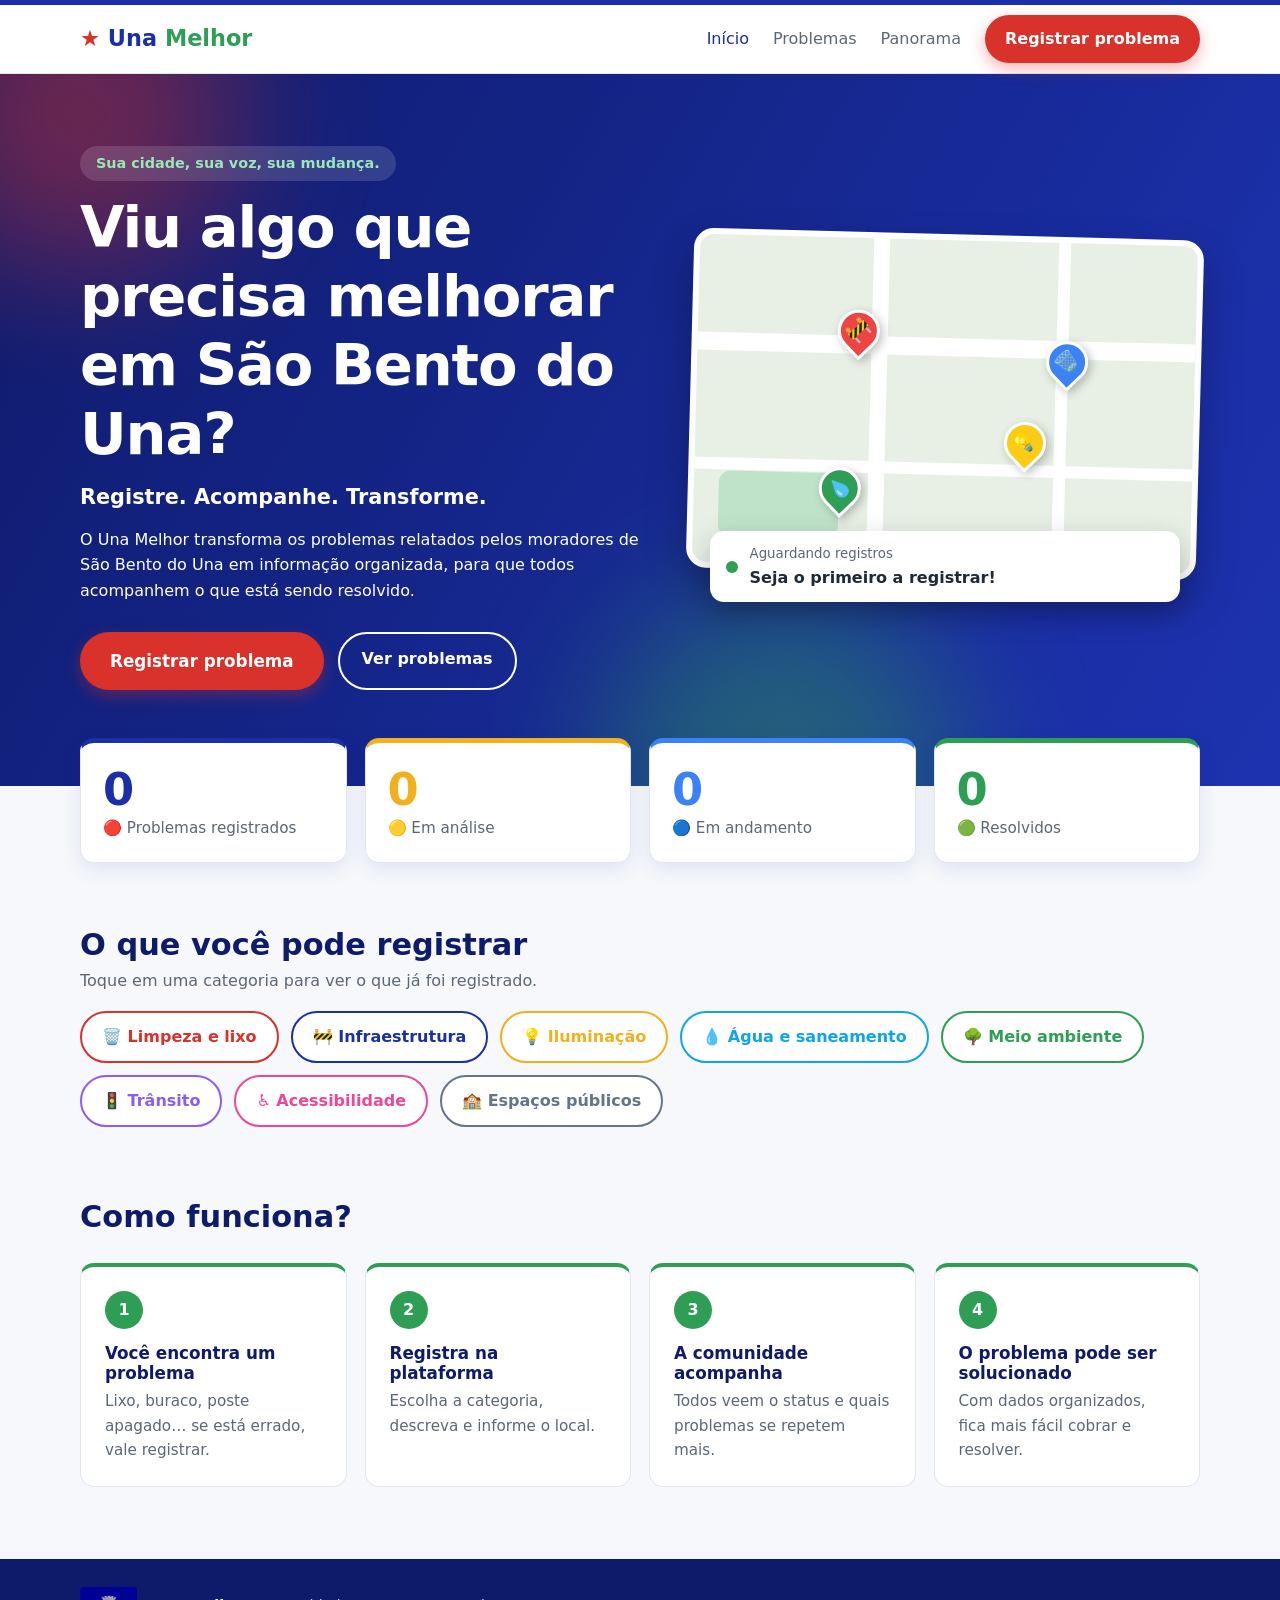
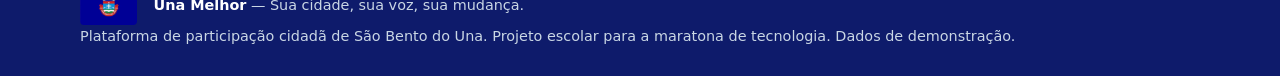
==== commit d168fa15: "Código todo Comentado" ====
--- a/index.html
+++ b/index.html
@@ -7,11 +7,12 @@
   <link rel="stylesheet" href="style.css">
 </head>
 <body>
-  <!-- ===== HEADER (aparece em todas as telas) ===== -->
+  <!-- Cabeçalho: fica igual em todas as telas -->
   <header class="header">
     <div class="container header-conteudo">
       <a href="#home" class="logo" data-tela="home"><span class="estrela">★</span> Una <span>Melhor</span></a>
 
+      <!-- Botão que só aparece no celular -->
       <button class="menu-botao" id="menuBotao" aria-label="Abrir menu">☰</button>
 
       <nav class="menu" id="menu">
@@ -24,7 +25,7 @@
   </header>
 
   <main>
-    <!--TELA 1: HOME-->
+    <!-- Tela 1: início -->
     <section id="home" class="tela ativa">
       <div class="hero">
         <div class="container hero-grade">
@@ -40,6 +41,7 @@
             </div>
           </div>
 
+          <!-- Mapinha decorativo, é só CSS (não é um mapa de verdade) -->
           <div class="mapa-area">
             <div class="mapa" aria-hidden="true">
               <span class="rua rua-h1"></span>
@@ -52,11 +54,13 @@
               <span class="pino pino-verde" style="top:70%; left:25%">💧</span>
               <span class="pino pino-azul" style="top:30%; left:70%">🗑️</span>
             </div>
+            <!-- O JS preenche com o último problema registrado -->
             <div class="mapa-card" id="ultimoRegistro" aria-live="polite"></div>
           </div>
         </div>
       </div>
 
+      <!-- Números rápidos (o JS atualiza) -->
       <div class="container">
         <div class="stats">
           <div class="stat" style="--c:#1B2FA8">
@@ -81,6 +85,7 @@
       <div class="container faixa-categorias">
         <h2>O que você pode registrar</h2>
         <p>Toque em uma categoria para ver o que já foi registrado.</p>
+        <!-- Os botões das categorias são criados pelo JS -->
         <div class="chips" id="chips"></div>
       </div>
 
@@ -95,7 +100,7 @@
       </div>
     </section>
 
-    <!-- ===== TELA 2: REGISTRAR PROBLEMA ===== -->
+    <!-- Tela 2: formulário pra registrar um problema -->
     <section id="registrar" class="tela">
       <div class="container estreito">
         <h2>Registrar problema</h2>
@@ -125,13 +130,14 @@
           <button type="submit" class="botao botao-destaque">Registrar problema</button>
         </form>
 
+        <!-- Mensagem que aparece depois de enviar -->
         <div id="sucesso" class="sucesso" hidden>
           ✅ Problema registrado! <a href="#problemas" data-tela="problemas">Ver na lista</a>
         </div>
       </div>
     </section>
 
-    <!-- ===== TELA 3: LISTA DE PROBLEMAS ===== -->
+    <!-- Tela 3: lista com busca e filtros -->
     <section id="problemas" class="tela">
       <div class="container">
         <h2>Problemas registrados</h2>
@@ -144,12 +150,12 @@
       </div>
     </section>
 
-    <!--TELA 4: DETALHES-->
+    <!-- Tela 4: detalhes de um problema (o JS monta o conteúdo) -->
     <section id="detalhes" class="tela">
       <div class="container estreito" id="conteudoDetalhes"></div>
     </section>
 
-    <!--TELA 5: DASHBOARD -->
+    <!-- Tela 5: panorama geral com os gráficos -->
     <section id="dashboard" class="tela">
       <div class="container">
         <h2>Panorama de São Bento do Una</h2>
@@ -178,7 +184,7 @@
     </section>
   </main>
 
-  <!--RODAPE-->
+  <!-- Rodapé -->
   <footer class="rodape">
     <div class="container">
       <img src="assets/imagens/bandeira.png" alt="Bandeira de São Bento do Una" class="bandeira">
@@ -189,4 +195,4 @@
 
   <script src="script.js"></script>
 </body>
-</html>
+</html>
--- a/style.css
+++ b/style.css
@@ -1,14 +1,14 @@
 /* =========================================================
    Una Melhor — style.css
-   Identidade visual: cores da bandeira de São Bento do Una
+   As cores vêm da bandeira de São Bento do Una
    ========================================================= */
 
-/* ---------- 1. VARIÁVEIS (mude as cores aqui!) ---------- */
+/* ---------- Variáveis (pra trocar uma cor é só mexer aqui) ---------- */
 :root {
-  --cor-principal: #1B2FA8;   /* azul real da bandeira */
+  --cor-principal: #1B2FA8;   /* azul da bandeira */
   --cor-principal-escura: #0E1B6B;
   --cor-verde: #2E9E55;       /* verde da bandeira */
-  --cor-vermelho: #D8322B;    /* vermelho da bandeira: ações em destaque */
+  --cor-vermelho: #D8322B;    /* vermelho da bandeira, uso nos botões de destaque */
   --cor-fundo: #F6F8FB;
   --cor-texto: #1F2A37;
   --cor-texto-suave: #5B6776;
@@ -17,7 +17,7 @@
   --sombra: 0 6px 20px rgba(27, 47, 168, 0.10);
 }
 
-/* ---------- 2. BASE ---------- */
+/* ---------- Base ---------- */
 * { box-sizing: border-box; margin: 0; padding: 0; }
 
 html { scroll-behavior: smooth; }
@@ -31,18 +31,18 @@
 
 a { color: inherit; text-decoration: none; }
 
-/* Contêiner: centraliza o conteúdo e limita a largura */
+/* Centraliza o conteúdo e não deixa ficar largo demais */
 .container { width: min(1120px, 92%); margin: 0 auto; }
 
 h1, h2, h3 { line-height: 1.2; color: var(--cor-principal-escura); }
 
-/* Foco visível para quem navega pelo teclado */
+/* Pra quem navega com o teclado conseguir ver onde está */
 a:focus-visible, button:focus-visible {
   outline: 3px solid var(--cor-vermelho);
   outline-offset: 2px;
 }
 
-/* ---------- 3. BOTÕES ---------- */
+/* ---------- Botões ---------- */
 .botao {
   display: inline-block;
   padding: 12px 22px;
@@ -60,19 +60,19 @@
 .botao-contorno { border-color: #fff; color: #fff; }
 .botao-contorno:hover { background: rgba(255,255,255,.15); }
 
-/* ---------- 4. HEADER ---------- */
+/* ---------- Cabeçalho ---------- */
 .header {
   position: sticky; top: 0; z-index: 10;
   background: #fff;
   border-bottom: 1px solid var(--cor-borda);
-  border-top: 5px solid var(--cor-principal);   /* faixa azul da bandeira */
+  border-top: 5px solid var(--cor-principal);   /* faixa azul, lembra a bandeira */
 }
 .header-conteudo {
   display: flex; align-items: center; justify-content: space-between;
   min-height: 68px;
 }
 .logo { font-size: 1.4rem; font-weight: 800; color: var(--cor-principal); }
-.logo span { color: var(--cor-verde); }   /* "City" em verde */
+.logo span { color: var(--cor-verde); }   /* "Melhor" fica verde */
 
 .menu { display: flex; align-items: center; gap: 24px; }
 .menu a:not(.botao) { font-weight: 500; color: var(--cor-texto-suave); }
@@ -81,14 +81,14 @@
 
 .menu-botao { display: none; background: none; border: 0; font-size: 1.8rem; cursor: pointer; color: var(--cor-principal); }
 
-/* ---------- 5. TELAS (só a "ativa" aparece) ---------- */
+/* ---------- Telas (só a que tem a classe "ativa" aparece) ---------- */
 .tela { display: none; }
 .tela.ativa { display: block; }
 .em-breve { color: var(--cor-texto-suave); margin-top: 8px; }
 #registrar .container, #problemas .container,
 #detalhes .container, #dashboard .container { padding: 48px 0; }
 
-/* ---------- 6. HERO ---------- */
+/* ---------- Hero (a parte azul de cima) ---------- */
 .hero {
   background: linear-gradient(135deg, var(--cor-principal-escura), var(--cor-principal) 70%);
   color: #fff;
@@ -102,11 +102,11 @@
 .hero-subtitulo { font-size: 1.3rem; font-weight: 700; margin-bottom: 12px; }
 .hero-botoes { display: flex; flex-wrap: wrap; gap: 14px; margin-top: 28px; }
 
-/* Animação de entrada: só uma, no texto principal */
+/* Animação de entrada do texto principal */
 .hero-texto { animation: entrar .7s ease both; }
 @keyframes entrar { from { opacity: 0; transform: translateY(20px); } to { opacity: 1; transform: none; } }
 
-/* ---------- 7. MAPA SIMULADO (só CSS) ---------- */
+/* ---------- Mapa de enfeite (feito só com CSS) ---------- */
 .mapa {
   position: relative; height: 340px; overflow: hidden;
   background: #E8F0E6; border-radius: 20px;
@@ -131,10 +131,10 @@
 .pino-verde    { background: var(--cor-verde); }
 .pino-azul     { background: #3B82F6; }
 
-/* ---------- 8. ESTATÍSTICAS ---------- */
+/* ---------- Cards de números ---------- */
 .stats {
   display: grid; grid-template-columns: repeat(4, 1fr); gap: 18px;
-  margin-top: -48px;   /* sobe e sobrepõe o hero */
+  margin-top: -48px;   /* puxa pra cima pra ficar por cima do hero */
   position: relative;
 }
 .stat {
@@ -144,7 +144,7 @@
 .stat strong { display: block; font-size: 2.4rem; color: var(--cor-principal); }
 .stat span { color: var(--cor-texto-suave); font-size: .95rem; }
 
-/* ---------- 9. COMO FUNCIONA ---------- */
+/* ---------- Como funciona ---------- */
 .como-funciona { padding: 72px 0; }
 .como-funciona h2 { font-size: 1.9rem; margin-bottom: 28px; }
 .passos { list-style: none; display: grid; grid-template-columns: repeat(4, 1fr); gap: 18px; }
@@ -160,11 +160,11 @@
 .passos h3 { font-size: 1.05rem; margin-bottom: 6px; }
 .passos p { color: var(--cor-texto-suave); font-size: .95rem; }
 
-/* ---------- 10. RODAPÉ ---------- */
+/* ---------- Rodapé ---------- */
 .rodape { background: var(--cor-principal-escura); color: #C9D6E4; padding: 28px 0; font-size: .9rem; }
 .rodape strong { color: #fff; }
 
-/* ---------- 11. RESPONSIVIDADE ---------- */
+/* ---------- Responsivo ---------- */
 /* Tablet */
 @media (max-width: 900px) {
   .hero-grade { grid-template-columns: 1fr; }
@@ -186,13 +186,13 @@
   .stats, .passos { grid-template-columns: 1fr; }
 }
 
-/* Respeita quem prefere menos movimento */
+/* Quem desativou animações no celular/PC não vê nenhuma */
 @media (prefers-reduced-motion: reduce) {
   * { animation: none !important; transition: none !important; }
 }
 
 /* =========================================================
-   FASES 2 a 6: formulário, lista, detalhes, dashboard
+   Formulário, lista, detalhes e panorama
    ========================================================= */
 .estreito { max-width: 720px; }
 .subtitulo { margin: 36px 0 14px; }
@@ -207,7 +207,7 @@
 .sucesso { margin-top: 18px; padding: 16px; border-radius: var(--raio); background: #DDF5EA; color: #11694A; font-weight: 600; animation: entrar .4s ease both; }
 .sucesso a { text-decoration: underline; }
 
-/* Filtros e cards */
+/* Filtros e cards da lista */
 .filtros { display: grid; grid-template-columns: 2fr 1fr 1fr; gap: 12px; margin: 20px 0 28px; }
 .grade-cards { display: grid; grid-template-columns: repeat(auto-fill, minmax(290px, 1fr)); gap: 18px; }
 .card { background: #fff; border: 1px solid var(--cor-borda); border-radius: var(--raio); padding: 20px; display: flex; flex-direction: column; gap: 8px; transition: transform .2s, box-shadow .2s; }
@@ -217,14 +217,14 @@
 .card .botao { margin-top: auto; text-align: center; background: var(--cor-principal); color: #fff; padding: 9px; }
 .vazio { grid-column: 1 / -1; text-align: center; padding: 40px 0; }
 
-/* Etiqueta de status */
+/* Etiqueta colorida do status */
 .etiqueta { align-self: flex-start; padding: 3px 12px; border-radius: 999px; font-size: .85rem; font-weight: 600; }
 .st-pendente { background: #FEE2E2; color: #991B1B; }
 .st-analise { background: #FEF3C7; color: #92400E; }
 .st-andamento { background: #DBEAFE; color: #1E40AF; }
 .st-resolvido { background: #DCFCE7; color: #166534; }
 
-/* Detalhes */
+/* Tela de detalhes */
 .voltar { background: none; border: 0; color: var(--cor-principal); font-weight: 600; cursor: pointer; margin-bottom: 14px; }
 .detalhe-caixa { background: #fff; border: 1px solid var(--cor-borda); border-radius: var(--raio); padding: 28px; display: grid; gap: 14px; }
 .detalhe-caixa img { max-width: 100%; border-radius: 12px; }
@@ -234,7 +234,7 @@
 .demo { background: #EEF1FF; border-radius: 12px; padding: 14px; }
 .demo select { margin-top: 8px; }
 
-/* Dashboard: barras */
+/* Panorama: barras por categoria */
 .barra-linha { display: grid; grid-template-columns: 200px 1fr 60px; gap: 12px; align-items: center; margin-bottom: 10px; }
 .barra-fundo { background: #E1E7EF; border-radius: 999px; height: 14px; overflow: hidden; }
 .barra { height: 100%; background: var(--cor-verde); border-radius: 999px; transition: width .6s ease; }
@@ -246,16 +246,17 @@
   .etapa { font-size: .65rem; }
 }
 
-/* Identidade Una Melhor */
+/* Detalhes da identidade (logo e bandeira) */
 .logo .estrela { color: var(--cor-vermelho); }
 .logo span:not(.estrela) { color: var(--cor-verde); }
 .bandeira { height: 38px; border-radius: 4px; vertical-align: middle; margin-right: 12px; }
 
 /* =========================================================
-   VISUAL DINÂMICO (cores e movimento)
+   Visual mais vivo (cores e movimento)
    ========================================================= */
 .hero { position: relative; overflow: hidden; background: linear-gradient(120deg, #0E1B6B, #1B2FA8, #2540C8, #1B2FA8); background-size: 250% 250%; animation: fluir 14s ease infinite; }
 @keyframes fluir { 50% { background-position: 100% 50%; } }
+/* Duas bolas borradas (vermelha e verde) no fundo do hero */
 .hero::before, .hero::after { content: ""; position: absolute; border-radius: 50%; filter: blur(70px); opacity: .45; pointer-events: none; }
 .hero::before { width: 320px; height: 320px; background: var(--cor-vermelho); top: -120px; left: -80px; }
 .hero::after { width: 360px; height: 360px; background: var(--cor-verde); bottom: -160px; right: 25%; }
@@ -265,7 +266,7 @@
 .hero .botao-destaque { animation: brilho 2.4s ease-in-out infinite; font-size: 1.05rem; padding: 14px 28px; }
 @keyframes brilho { 50% { box-shadow: 0 0 0 10px rgba(216,50,43,.18), 0 6px 16px rgba(216,50,43,.35); } }
 
-/* Mapa vivo */
+/* Mapa com movimento */
 .mapa-area { position: relative; padding-bottom: 28px; }
 .mapa { transform: rotate(1.5deg); }
 .pino { animation: flutuar 2.8s ease-in-out infinite; }
@@ -276,14 +277,14 @@
 .ponto { width: 12px; height: 12px; border-radius: 50%; background: var(--cor-verde); animation: pulso 1.6s infinite; flex: none; }
 @keyframes pulso { 0% { box-shadow: 0 0 0 0 rgba(46,158,85,.6); } 100% { box-shadow: 0 0 0 12px rgba(46,158,85,0); } }
 
-/* Cards de estatística coloridos */
+/* Cards de números com cor (cada um define a sua em --c) */
 .stat { border-top: 5px solid var(--c, var(--cor-principal)); transition: transform .2s, box-shadow .2s; animation: entrar .6s both; }
 .stat:nth-child(2) { animation-delay: .1s; } .stat:nth-child(3) { animation-delay: .2s; } .stat:nth-child(4) { animation-delay: .3s; }
 .stat:hover { transform: translateY(-5px); box-shadow: 0 14px 30px rgba(27,47,168,.15); }
 .stat strong { color: var(--c, var(--cor-principal)); font-size: 2.8rem; line-height: 1.1; }
 .stat .icone { display: block; font-size: 1.5rem; }
 
-/* Categorias clicáveis */
+/* Categorias (botões que levam pra lista filtrada) */
 .faixa-categorias { padding-top: 64px; }
 .faixa-categorias h2 { font-size: 1.9rem; }
 .faixa-categorias p { color: var(--cor-texto-suave); margin: 4px 0 18px; }
@@ -299,6 +300,7 @@
 .painel { background: #fff; border: 1px solid var(--cor-borda); border-radius: var(--raio); padding: 24px; box-shadow: var(--sombra); animation: entrar .6s .2s both; }
 .painel h3 { margin-bottom: 18px; }
 .rosca-area { display: flex; align-items: center; gap: 24px; flex-wrap: wrap; }
+/* O gráfico de rosca é um conic-gradient (o JS troca as cores) com um círculo branco no meio */
 .rosca { width: 160px; height: 160px; border-radius: 50%; display: grid; place-items: center; background: #E1E7EF; transition: background .5s; flex: none; }
 .rosca > div { width: 110px; height: 110px; border-radius: 50%; background: #fff; display: grid; place-content: center; text-align: center; }
 .rosca b { font-size: 1.7rem; color: var(--cor-verde); line-height: 1; }
@@ -313,7 +315,7 @@
 @media (max-width: 900px) { .painel-grade { grid-template-columns: 1fr; } }
 
 /* =========================================================
-   AÇÕES DE EDIÇÃO E EXCLUSÃO
+   Botões de editar e excluir
    ========================================================= */
 .acoes-detalhe {
   display: flex;
@@ -373,7 +375,7 @@
   border: 1px solid var(--cor-borda);
 }
 
-/* Panorama com 5 indicadores */
+/* Panorama: agora são 5 cards, então ajustei as colunas */
 .stats-simples {
   grid-template-columns: repeat(5, 1fr);
   margin-top: 24px;
@@ -404,4 +406,4 @@
   .stats-simples {
     grid-template-columns: 1fr;
   }
-}
+}
